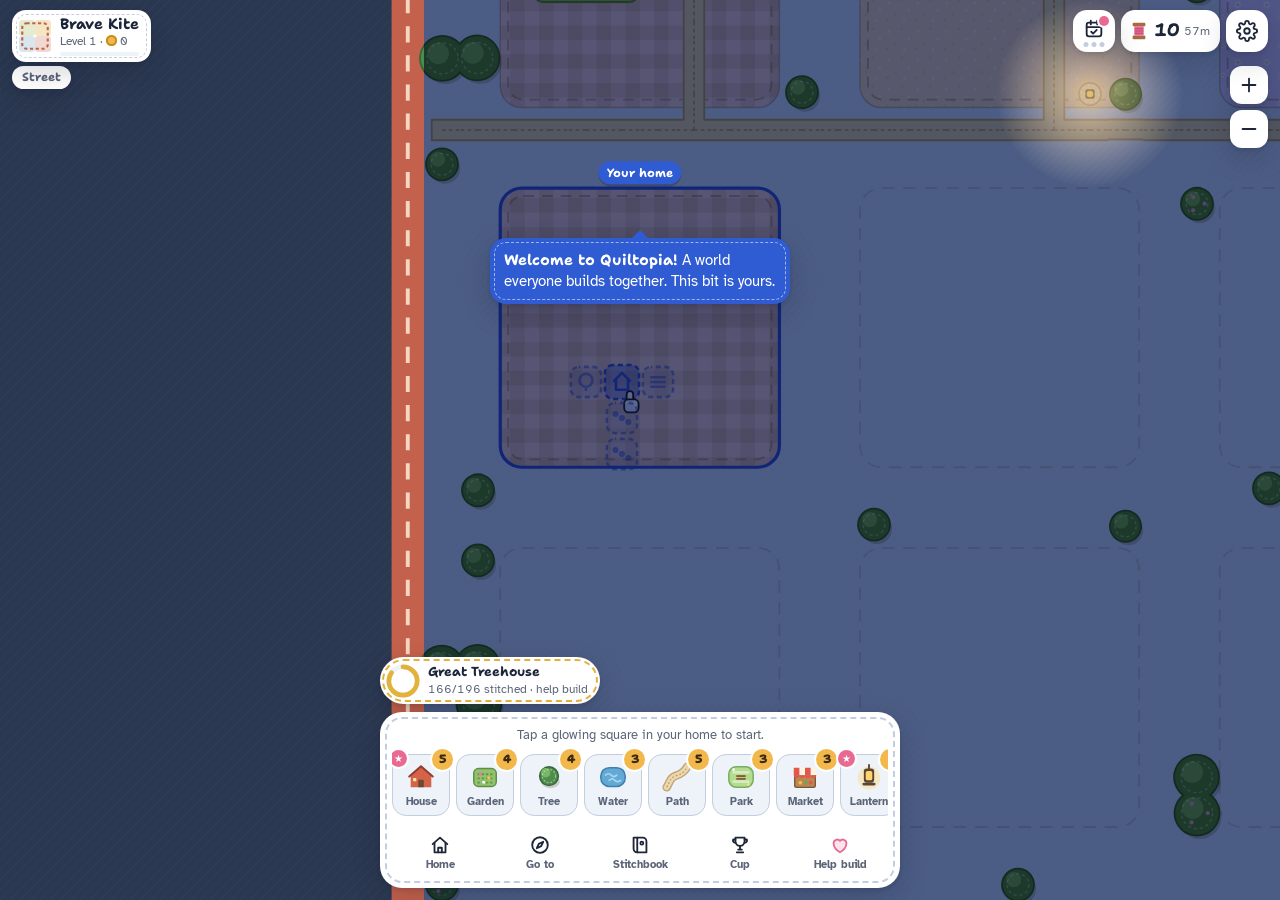
==== index.html @ 1846df07 "saving changes after a few rounds of modifications Co-Authored-By: Claude Opus 5.5 <noreply@anthropi" ====
<!doctype html>
<html lang="en">
<head>
  <meta charset="utf-8">
  <meta name="viewport" content="width=device-width, initial-scale=1, viewport-fit=cover">
  <title>Quiltopia</title>
  <meta name="description" content="A world everyone builds together, a few patches a day, and nobody can wreck.">
  <meta property="og:title" content="Quiltopia">
  <meta property="og:description" content="Add a few patches a day to a world everyone builds together. Help finish the Great Treehouse.">
  <meta property="og:type" content="website">
  <meta name="theme-color" content="#2b3851">
  <link rel="icon" href="data:image/svg+xml,%3Csvg xmlns='http://www.w3.org/2000/svg' viewBox='0 0 32 32'%3E%3Crect width='16' height='16' fill='%23e4ebd0'/%3E%3Crect x='16' width='16' height='16' fill='%23f3e6c4'/%3E%3Crect y='16' width='16' height='16' fill='%23d8e7ee'/%3E%3Crect x='16' y='16' width='16' height='16' fill='%23f0d9d2'/%3E%3Crect x='3' y='3' width='26' height='26' fill='none' stroke='%23c4614c' stroke-width='2' stroke-dasharray='3 2'/%3E%3C/svg%3E">
  <link rel="preconnect" href="https://fonts.googleapis.com">
  <link rel="preconnect" href="https://fonts.gstatic.com" crossorigin>
  <link rel="stylesheet" href="https://fonts.googleapis.com/css2?family=Atkinson+Hyperlegible:wght@400;700&family=Shantell+Sans:wght@500;700;800&display=swap">
  <link rel="stylesheet" href="css/style.css">
</head>
<body>
  <canvas id="world" aria-label="Map of the Quiltopia world. Drag to move around, pinch or scroll to zoom, tap anything to see what it is."></canvas>

  <header class="hud-top">
    <div class="brand" id="brand">
      <svg class="brand-mark" viewBox="0 0 32 32" aria-hidden="true">
        <rect x="1" y="1" width="15" height="15" rx="3" fill="#e4ebd0"/><rect x="16" y="1" width="15" height="15" rx="3" fill="#f3e6c4"/>
        <rect x="1" y="16" width="15" height="15" rx="3" fill="#d8e7ee"/><rect x="16" y="16" width="15" height="15" rx="3" fill="#f0d9d2"/>
        <rect x="4" y="4" width="24" height="24" rx="4" fill="none" stroke="#c4614c" stroke-width="2" stroke-dasharray="3 2.4"/>
      </svg>
      <div class="brand-text">
        <span class="logo">Quiltopia</span>
        <span class="season" id="season-label">Spring Meadow</span>
      </div>
    </div>
    <button class="me-pill" id="me-pill" hidden aria-label="Your profile">
      <svg class="brand-mark" viewBox="0 0 32 32" aria-hidden="true">
        <rect x="1" y="1" width="15" height="15" rx="3" fill="#e4ebd0"/><rect x="16" y="1" width="15" height="15" rx="3" fill="#f3e6c4"/>
        <rect x="1" y="16" width="15" height="15" rx="3" fill="#d8e7ee"/><rect x="16" y="16" width="15" height="15" rx="3" fill="#f0d9d2"/>
        <rect x="4" y="4" width="24" height="24" rx="4" fill="none" stroke="#c4614c" stroke-width="2" stroke-dasharray="3 2.4"/>
      </svg>
      <span class="me-text">
        <b id="me-name"></b>
        <span class="me-meta"><span id="me-level"></span> · <span class="btn-coin" aria-hidden="true"></span><span id="me-buttons"></span></span>
        <span class="xp-bar" aria-hidden="true"><i id="me-xp"></i></span>
      </span>
    </button>
    <div class="hud-actions">
      <button class="icon-btn" id="btn-daily" aria-label="Daily rewards and goals">
        <svg viewBox="0 0 24 24" aria-hidden="true"><rect x="4" y="5" width="16" height="15" rx="2.5"/><path d="M4 10h16M8.5 3v4M15.5 3v4"/><path d="m9 15 2 2 4-4"/></svg>
        <span class="dot" id="daily-dot" hidden></span>
        <span class="goal-pips" id="goal-pips" aria-hidden="true"><i></i><i></i><i></i></span>
      </button>
      <button class="bag-chip" id="btn-bag" aria-label="Your patches">
        <svg viewBox="0 0 24 24" aria-hidden="true"><rect x="5" y="3" width="14" height="4" rx="1.5" fill="#a86a43"/><rect x="5" y="17" width="14" height="4" rx="1.5" fill="#a86a43"/><rect x="7" y="7" width="10" height="10" fill="#e86a92"/><path d="M7 9.5h10M7 12h10M7 14.5h10" stroke="#c14a74" stroke-width="1.2"/></svg>
        <b id="bag-count">0</b>
        <span id="bag-timer"></span>
      </button>
      <button class="icon-btn" id="btn-settings" aria-label="Settings">
        <svg viewBox="0 0 24 24" aria-hidden="true"><circle cx="12" cy="12" r="3"/><path d="M19.4 15a1.7 1.7 0 0 0 .3 1.8l.1.1a2 2 0 1 1-2.8 2.8l-.1-.1a1.7 1.7 0 0 0-1.8-.3 1.7 1.7 0 0 0-1 1.5V21a2 2 0 1 1-4 0v-.1a1.7 1.7 0 0 0-1.1-1.5 1.7 1.7 0 0 0-1.8.3l-.1.1a2 2 0 1 1-2.8-2.8l.1-.1a1.7 1.7 0 0 0 .3-1.8 1.7 1.7 0 0 0-1.5-1H3a2 2 0 1 1 0-4h.1a1.7 1.7 0 0 0 1.5-1.1 1.7 1.7 0 0 0-.3-1.8l-.1-.1a2 2 0 1 1 2.8-2.8l.1.1a1.7 1.7 0 0 0 1.8.3H9a1.7 1.7 0 0 0 1-1.5V3a2 2 0 1 1 4 0v.1a1.7 1.7 0 0 0 1 1.5 1.7 1.7 0 0 0 1.8-.3l.1-.1a2 2 0 1 1 2.8 2.8l-.1.1a1.7 1.7 0 0 0-.3 1.8V9a1.7 1.7 0 0 0 1.5 1H21a2 2 0 1 1 0 4h-.1a1.7 1.7 0 0 0-1.5 1z"/></svg>
      </button>
    </div>
  </header>

  <div class="zoom-pill" id="zoom-pill"></div>
  <div class="zoom-btns">
    <button class="icon-btn" id="zoom-in" aria-label="Zoom in"><svg viewBox="0 0 24 24" aria-hidden="true"><path d="M12 5v14M5 12h14"/></svg></button>
    <button class="icon-btn" id="zoom-out" aria-label="Zoom out"><svg viewBox="0 0 24 24" aria-hidden="true"><path d="M5 12h14"/></svg></button>
  </div>
  <div id="arrows" class="arrows"></div>

  <div class="banner" id="banner" role="status" hidden></div>

  <div class="dock" id="dock">
    <div class="goal-card" id="goal-card" role="status" aria-live="polite" hidden></div>
    <div class="card" id="card" hidden></div>
    <div class="float-row">
      <button class="wonder-card" id="wonder-card" hidden>
        <svg class="ring" viewBox="0 0 36 36" aria-hidden="true">
          <circle cx="18" cy="18" r="15" fill="none" stroke="var(--panel-2)" stroke-width="5"/>
          <circle id="wonder-ring" cx="18" cy="18" r="15" fill="none" stroke="var(--gold)" stroke-width="5" stroke-linecap="round" stroke-dasharray="0 100" transform="rotate(-90 18 18)"/>
        </svg>
        <span class="wonder-text"><b id="wonder-name">Great Treehouse</b><small id="wonder-sub"></small></span>
      </button>
      <div class="basting" id="basting" hidden>
        <span id="basting-text"></span>
        <button class="btn small" id="btn-undo">Undo</button>
      </div>
    </div>

    <div class="dock-panel">
      <div id="dock-browse">
        <p class="dock-hint" id="dock-hint"></p>
        <div class="tray" id="tray" role="toolbar" aria-label="Your patches"></div>
        <div class="nav-row">
          <button class="nav-btn" id="btn-home">
            <svg viewBox="0 0 24 24" aria-hidden="true"><path d="M4 11 12 4l8 7"/><path d="M6 10v10h12V10"/><path d="M10 20v-5h4v5"/></svg>
            <span>Home</span>
          </button>
          <button class="nav-btn" id="btn-goto">
            <svg viewBox="0 0 24 24" aria-hidden="true"><circle cx="12" cy="12" r="8.5"/><path d="m15.5 8.5-2.2 4.8-4.8 2.2 2.2-4.8z"/></svg>
            <span>Go to</span>
          </button>
          <button class="nav-btn" id="btn-book">
            <svg viewBox="0 0 24 24" aria-hidden="true"><path d="M5 4h10a4 4 0 0 1 4 4v12H9a4 4 0 0 1-4-4z"/><path d="M9 4v16"/><circle cx="14" cy="10" r="1.6"/></svg>
            <span>Stitchbook</span>
          </button>
          <button class="nav-btn" id="btn-cup">
            <svg viewBox="0 0 24 24" aria-hidden="true"><path d="M7 4h10v4a5 5 0 0 1-10 0V4z"/><path d="M7 6H4.5a2.5 2.5 0 0 0 2.6 3.5M17 6h2.5a2.5 2.5 0 0 1-2.6 3.5M12 13v4M8.5 20h7M10 17h4"/></svg>
            <span>Cup</span>
          </button>
          <button class="nav-btn help" id="btn-help-build">
            <svg viewBox="0 0 24 24" aria-hidden="true"><path d="M12 20s-7-4.4-7-10a4 4 0 0 1 7-2.6A4 4 0 0 1 19 10c0 5.6-7 10-7 10z"/></svg>
            <span>Help build</span>
          </button>
        </div>
      </div>

      <div id="dock-place" hidden>
        <div class="place-head">
          <span class="place-icon" id="place-icon"></span>
          <div class="place-text"><b id="place-title"></b><small id="place-sub"></small></div>
          <button class="btn small" id="btn-done">Done</button>
        </div>
        <p class="place-hint" id="place-hint"></p>
        <button class="btn primary wide" id="btn-confirm" disabled>Stitch it here</button>
      </div>
    </div>
  </div>

  <div class="coach" id="coach" hidden role="status" aria-live="polite"></div>
  <div class="magnifier" id="magnifier" hidden><canvas id="magnifier-canvas"></canvas></div>
  <div class="timelapse" id="timelapse" hidden></div>

  <div class="sheet-wrap" id="sheet-wrap" hidden>
    <div class="sheet" id="sheet" role="dialog" aria-modal="true" aria-labelledby="sheet-title"></div>
  </div>
  <div class="toast" id="toast" role="status" aria-live="polite"></div>
  <div class="loading" id="loading"><span>Unrolling the quilt…</span></div>

  <script src="js/config.js"></script>
  <script src="js/rules.js"></script>
  <script src="js/stitchlings.js"></script>
  <script src="js/seed.js"></script>
  <script src="js/local-server.js"></script>
  <script src="js/supabase-server.js"></script>
  <script src="js/render.js"></script>
  <script src="js/input.js"></script>
  <script src="js/app.js"></script>
  <script src="js/ui-sheets.js"></script>
  <script src="js/ui-progress.js"></script>
  <script src="js/ui-social.js"></script>
  <script src="js/onboarding.js"></script>
  <script src="js/timelapse.js"></script>
</body>
</html>
---- css/style.css ----
/* Layout: the quilt fills the screen; controls float on it as stitched fabric labels, with
   everything you do often in a dock at the bottom, within thumb reach. */
:root {
  --table: #2b3851;        /* the denim the quilt lies on */
  --panel: #ffffff;
  --panel-2: #eef2f9;
  --ink: #1d2639;
  --muted: #5b6578;
  --stitch: #c3cde0;
  --accent: #2f5bd3;       /* denim blue: primary actions, your home */
  --accent-ink: #ffffff;
  --thread: #f2b84b;       /* marigold thread: your patches, glowing spots, Buttons */
  --gold: #e3b23c;         /* Wonders */
  --pink: #e86a92;         /* surprises, gifts, kindness */
  --coin-ink: #8a5a00;     /* Buttons written as text */
  --good: #24804f;
  --bad: #cf3f4c;
  --shadow: 0 2px 4px rgb(16 24 40 / 0.12), 0 10px 28px rgb(16 24 40 / 0.18);
  --font-display: "Shantell Sans", "Comic Sans MS", system-ui, sans-serif;
  --font-body: "Atkinson Hyperlegible", system-ui, -apple-system, "Segoe UI", sans-serif;
  color-scheme: light;
}

@media (prefers-color-scheme: dark) {
  :root:not([data-theme="light"]) {
    --panel: #1b2335;
    --panel-2: #263149;
    --ink: #eef2fa;
    --muted: #a6b0c4;
    --stitch: #3c4a68;
    --accent: #7d9cff;
    --accent-ink: #0c1322;
    --good: #4ec285;
    --bad: #ff7a85;
    --coin-ink: #ffd56b;
    --shadow: 0 2px 4px rgb(0 0 0 / 0.3), 0 12px 30px rgb(0 0 0 / 0.45);
    color-scheme: dark;
  }
}

:root[data-theme="dark"] {
  --panel: #1b2335;
  --panel-2: #263149;
  --ink: #eef2fa;
  --muted: #a6b0c4;
  --stitch: #3c4a68;
  --accent: #7d9cff;
  --accent-ink: #0c1322;
  --good: #4ec285;
  --bad: #ff7a85;
  --coin-ink: #ffd56b;
  --shadow: 0 2px 4px rgb(0 0 0 / 0.3), 0 12px 30px rgb(0 0 0 / 0.45);
  color-scheme: dark;
}

* { box-sizing: border-box; }
html, body {
  margin: 0;
  height: 100%;
  overflow: hidden;
  background: var(--table);
  color: var(--ink);
  font-family: var(--font-body);
  line-height: 1.4;
  -webkit-tap-highlight-color: transparent;
  overscroll-behavior: none;
}
button { font: inherit; color: inherit; }
[hidden] { display: none !important; }
h2, h3 { font-family: var(--font-display); font-weight: 800; letter-spacing: -0.01em; text-wrap: balance; margin: 0; }
h2 { font-size: 24px; line-height: 1.15; }
h3 { font-size: 16px; }
p { margin: 0; }
:focus-visible { outline: 3px solid var(--thread); outline-offset: 2px; }

#world {
  position: fixed;
  inset: 0;
  width: 100%;
  height: 100%;
  display: block;
  touch-action: none;
  cursor: grab;
}
#world:active { cursor: grabbing; }
body.placing #world { cursor: crosshair; }

/* Stitched fabric look shared by every floating surface. */
.brand, .me-pill, .icon-btn, .bag-chip, .zoom-pill, .dock-panel, .wonder-card, .basting, .banner, .toast, .sheet, .card {
  background: var(--panel);
  box-shadow: var(--shadow);
}

/* ---------- Top bar ---------- */
.hud-top {
  position: fixed;
  top: calc(10px + env(safe-area-inset-top, 0px));
  left: 12px;
  right: 12px;
  display: flex;
  justify-content: space-between;
  align-items: flex-start;
  gap: 8px;
  pointer-events: none;
  z-index: 5;
}
.hud-top > * { pointer-events: auto; }
.brand, .me-pill {
  display: flex;
  align-items: center;
  gap: 8px;
  padding: 6px 12px 6px 6px;
  border-radius: 14px;
  outline: 1.5px dashed var(--stitch);
  outline-offset: -5px;
  min-width: 0;
}
.me-pill { border: 0; cursor: pointer; text-align: left; max-width: 58vw; }
.brand-mark { width: 34px; height: 34px; flex-shrink: 0; }
.brand-text, .me-text { display: flex; flex-direction: column; min-width: 0; }
.logo { font-family: var(--font-display); font-weight: 800; font-size: 19px; line-height: 1.05; }
.season { font-size: 12px; color: var(--muted); white-space: nowrap; overflow: hidden; text-overflow: ellipsis; }
.me-text b { font-family: var(--font-display); font-size: 15px; line-height: 1.1; white-space: nowrap; overflow: hidden; text-overflow: ellipsis; }
.me-meta { font-size: 12px; color: var(--muted); display: flex; align-items: center; gap: 3px; white-space: nowrap; font-variant-numeric: tabular-nums; }
.btn-coin { width: 11px; height: 11px; border-radius: 50%; background: var(--thread); box-shadow: inset 0 0 0 2px #c98b1c; display: inline-block; }
.xp-bar { display: block; height: 4px; margin-top: 3px; border-radius: 99px; background: var(--panel-2); overflow: hidden; }
.xp-bar i { display: block; height: 100%; background: var(--accent); border-radius: 99px; transition: width 0.4s ease; }
.me-pill.gain { animation: pill-gain 0.6s ease; }
.me-pill.gain .xp-bar i { animation: xp-flash 0.9s ease; }
@keyframes pill-gain { 35% { transform: scale(1.07); } }
@keyframes xp-flash { 30% { filter: brightness(1.7) saturate(1.3); } }
.hud-actions { display: flex; gap: 6px; align-items: center; flex-shrink: 0; }

.icon-btn {
  position: relative;
  width: 42px;
  height: 42px;
  border: 0;
  border-radius: 14px;
  display: grid;
  place-items: center;
  cursor: pointer;
}
.icon-btn svg { width: 22px; height: 22px; fill: none; stroke: currentColor; stroke-width: 2; stroke-linecap: round; stroke-linejoin: round; }
.dot { position: absolute; top: 6px; right: 6px; width: 10px; height: 10px; border-radius: 50%; background: var(--pink); box-shadow: 0 0 0 2px var(--panel); }
.bag-chip {
  display: flex;
  align-items: center;
  gap: 4px;
  height: 42px;
  padding: 0 10px 0 7px;
  border: 0;
  border-radius: 14px;
  cursor: pointer;
  font-variant-numeric: tabular-nums;
}
.bag-chip svg { width: 22px; height: 22px; }
.bag-chip b { font-family: var(--font-display); font-size: 18px; }
.bag-chip span { font-size: 12px; color: var(--muted); }

.zoom-pill {
  position: fixed;
  top: calc(66px + env(safe-area-inset-top, 0px));
  left: 12px;
  padding: 3px 10px;
  border-radius: 99px;
  font-family: var(--font-display);
  font-size: 12px;
  font-weight: 700;
  color: var(--muted);
  z-index: 4;
  pointer-events: none;
}
.zoom-btns {
  position: fixed;
  right: 12px;
  top: calc(66px + env(safe-area-inset-top, 0px));
  display: flex;
  flex-direction: column;
  gap: 6px;
  z-index: 4;
}
.zoom-btns .icon-btn { width: 38px; height: 38px; border-radius: 12px; }

.banner {
  position: fixed;
  top: calc(64px + env(safe-area-inset-top, 0px));
  left: 50%;
  transform: translateX(-50%);
  width: max-content;
  max-width: calc(100vw - 32px);
  display: flex;
  align-items: center;
  gap: 10px;
  padding: 10px 12px 10px 16px;
  border-radius: 16px;
  outline: 2px dashed var(--gold);
  outline-offset: -6px;
  font-family: var(--font-display);
  font-weight: 700;
  z-index: 6;
  animation: drop 0.35s ease;
}
@keyframes drop { from { transform: translate(-50%, -16px); opacity: 0; } }

.arrows { position: fixed; inset: 0; pointer-events: none; z-index: 4; }
.friend-arrow {
  position: absolute;
  transform: translate(-50%, -50%);
  display: flex;
  flex-direction: column;
  align-items: center;
  gap: 1px;
  padding: 4px 6px;
  border: 0;
  border-radius: 12px;
  background: var(--accent);
  color: var(--accent-ink);
  box-shadow: var(--shadow);
  pointer-events: auto;
  cursor: pointer;
}
.friend-arrow span { font-size: 16px; line-height: 1; display: block; }
.friend-arrow small { font-size: 10px; font-weight: 700; }

/* ---------- Dock ---------- */
.dock {
  position: fixed;
  left: 0;
  right: 0;
  bottom: 0;
  padding: 0 12px calc(12px + env(safe-area-inset-bottom, 0px));
  display: flex;
  flex-direction: column;
  align-items: center;
  gap: 8px;
  pointer-events: none;
  z-index: 5;
}
.dock > * { pointer-events: auto; width: 100%; max-width: 520px; }
.float-row { display: flex; justify-content: space-between; align-items: flex-end; gap: 8px; pointer-events: none; }
.float-row > * { pointer-events: auto; }
.dock-panel { border-radius: 22px; padding: 12px 12px 10px; outline: 2px dashed var(--stitch); outline-offset: -7px; }
.dock-hint { font-size: 13px; color: var(--muted); text-align: center; margin: 2px 0 8px; min-height: 18px; }
.dock-hint b { color: var(--ink); }

/* The patch tray scrolls sideways when you hold more kinds than fit. */
.tray {
  display: flex;
  gap: 6px;
  overflow-x: auto;
  padding: 8px 2px 4px;
  margin-top: -6px;
  scroll-snap-type: x proximity;
  scrollbar-width: none;
}
.tray::-webkit-scrollbar { display: none; }
.chip {
  position: relative;
  flex: 0 0 auto;
  width: 58px;
  display: flex;
  flex-direction: column;
  align-items: center;
  gap: 2px;
  padding: 7px 2px 5px;
  border: 1.5px solid var(--stitch);
  border-radius: 14px;
  background: var(--panel-2);
  cursor: pointer;
  scroll-snap-align: start;
  transition: transform 0.1s ease;
}
.chip:active { transform: scale(0.94); }
.chip svg { width: 30px; height: 30px; }
.chip .chip-name { font-size: 11px; font-weight: 700; color: var(--muted); max-width: 100%; overflow: hidden; text-overflow: ellipsis; white-space: nowrap; }
.chip .count {
  position: absolute;
  top: -6px;
  right: -4px;
  min-width: 21px;
  height: 21px;
  padding: 0 5px;
  border-radius: 99px;
  background: var(--thread);
  color: #3a2a12;
  font-family: var(--font-display);
  font-weight: 800;
  font-size: 12px;
  line-height: 21px;
  text-align: center;
  box-shadow: 0 0 0 2px var(--panel);
}
.chip .badge {
  position: absolute;
  top: -5px;
  left: -3px;
  width: 17px;
  height: 17px;
  border-radius: 50%;
  background: var(--pink);
  color: #fff;
  font-size: 10px;
  line-height: 17px;
  text-align: center;
  box-shadow: 0 0 0 2px var(--panel);
}
.chip.keepsake { border-color: var(--gold); }
/* Patches your Stitchlings are wishing for. */
.chip.wished { border-color: var(--pink); box-shadow: 0 0 0 3px rgba(232, 106, 146, 0.18); }
.chip .wish-badge { display: grid; place-items: center; animation: wish-bob 2.4s ease-in-out infinite; }
.chip .wish-badge svg { width: 11px; height: 11px; fill: #fff; }
@keyframes wish-bob { 50% { transform: translateY(-2px); } }
.chip.empty { opacity: 0.45; }
.chip.empty .count { background: var(--panel-2); color: var(--muted); }

.nav-row { display: grid; grid-template-columns: repeat(5, 1fr); gap: 4px; margin-top: 8px; }
.nav-btn {
  display: flex;
  flex-direction: column;
  align-items: center;
  gap: 1px;
  padding: 6px 0;
  border: 0;
  border-radius: 12px;
  background: transparent;
  cursor: pointer;
  font-size: 11px;
  font-weight: 700;
  color: var(--muted);
  min-width: 0;
}
.nav-btn span { max-width: 100%; overflow: hidden; text-overflow: ellipsis; white-space: nowrap; }
.nav-btn svg { width: 22px; height: 22px; fill: none; stroke: var(--ink); stroke-width: 2; stroke-linecap: round; stroke-linejoin: round; }
.nav-btn:disabled { opacity: 0.4; cursor: default; }
.nav-btn.help svg { stroke: var(--pink); fill: rgb(232 106 146 / 0.18); }

.place-head { display: flex; align-items: center; gap: 10px; }
.place-icon svg { width: 38px; height: 38px; display: block; }
.place-text { flex: 1; min-width: 0; display: flex; flex-direction: column; }
.place-text b { font-family: var(--font-display); font-size: 17px; }
.place-text small { color: var(--muted); font-size: 13px; }
.place-hint { font-size: 13px; color: var(--muted); margin: 8px 0 10px; min-height: 18px; }
.place-hint.bad { color: var(--bad); font-weight: 700; }

.wonder-card {
  display: flex;
  align-items: center;
  gap: 8px;
  padding: 6px 12px 6px 6px;
  border: 0;
  border-radius: 99px;
  cursor: pointer;
  text-align: left;
  outline: 2px dashed var(--gold);
  outline-offset: -4px;
  min-width: 0;
  max-width: 64%;
}
.wonder-card .ring { width: 34px; height: 34px; flex-shrink: 0; }
.wonder-text { display: flex; flex-direction: column; min-width: 0; }
.wonder-text b { font-family: var(--font-display); font-size: 13px; white-space: nowrap; overflow: hidden; text-overflow: ellipsis; }
.wonder-text small { font-size: 12px; color: var(--muted); font-variant-numeric: tabular-nums; white-space: nowrap; overflow: hidden; text-overflow: ellipsis; }

.basting {
  display: flex;
  align-items: center;
  gap: 8px;
  padding: 6px 6px 6px 14px;
  border-radius: 99px;
  font-size: 13px;
  font-weight: 700;
  margin-left: auto;
  font-variant-numeric: tabular-nums;
}

/* A quick card above the dock, for anything you tap on the map. */
.card {
  border-radius: 18px;
  padding: 12px;
  outline: 1.5px dashed var(--stitch);
  outline-offset: -6px;
  display: flex;
  flex-direction: column;
  gap: 8px;
  animation: rise 0.18s ease;
}
.card-row { display: flex; align-items: center; gap: 10px; }
.card-row svg { flex-shrink: 0; }
.grow { flex: 1; min-width: 0; display: flex; flex-direction: column; }
.grow small { color: var(--muted); font-size: 13px; }
.card-actions { display: flex; flex-wrap: wrap; gap: 6px; justify-content: flex-end; }
.card-tip { font-size: 13px; padding: 6px 10px; border-radius: 10px; background: var(--panel-2); }
.new-badge { display: inline-block; margin: 2px 0; padding: 1px 8px; border-radius: 99px; background: var(--pink); color: #fff; font-size: 11px; font-weight: 700; align-self: flex-start; }
.needs { display: flex; flex-wrap: wrap; gap: 6px; }
.need { padding: 2px 9px; border-radius: 99px; font-size: 12px; font-weight: 700; background: var(--panel-2); color: var(--muted); }
.need.ok { background: rgb(232 106 146 / 0.16); color: var(--pink); }
canvas.portrait { width: 56px; height: 56px; flex-shrink: 0; }

/* Coach bubbles during the first visit. */
.coach {
  position: fixed;
  z-index: 8;
  max-width: min(300px, calc(100vw - 20px));
  padding: 12px 14px;
  border-radius: 16px;
  background: var(--accent);
  color: var(--accent-ink);
  box-shadow: var(--shadow);
  font-size: 15px;
  display: flex;
  flex-direction: column;
  gap: 8px;
  outline: 1.5px dashed rgb(255 255 255 / 0.55);
  outline-offset: -5px;
  animation: pop 0.25s ease;
  pointer-events: auto;
}
.coach p b { font-family: var(--font-display); }
.coach::after {
  content: "";
  position: absolute;
  left: calc(var(--arrow-x, 50%) - 9px);
  bottom: -8px;
  border: 9px solid transparent;
  border-bottom: 0;
  border-top-color: var(--accent);
}
.coach.below::after { bottom: auto; top: -8px; border-top: 0; border-bottom: 9px solid var(--accent); }
.coach .btn { align-self: flex-end; background: var(--accent-ink); color: var(--accent); }
@keyframes pop { from { transform: scale(0.9); opacity: 0; } }

/* ---------- Buttons ---------- */
.btn {
  display: inline-flex;
  align-items: center;
  justify-content: center;
  gap: 6px;
  padding: 11px 18px;
  border-radius: 14px;
  border: 1.5px solid var(--stitch);
  background: var(--panel-2);
  font-weight: 700;
  cursor: pointer;
  text-decoration: none;
  text-align: center;
}
.btn.small { padding: 6px 12px; border-radius: 99px; font-size: 13px; }
.btn.primary {
  background: var(--accent);
  border-color: transparent;
  color: var(--accent-ink);
  font-family: var(--font-display);
  font-size: 17px;
  outline: 1.5px dashed rgb(255 255 255 / 0.55);
  outline-offset: -5px;
}
.btn.small.primary { font-size: 13px; }
.btn.gold { background: var(--gold); border-color: transparent; color: #3a2a12; font-family: var(--font-display); }
.btn.wide { width: 100%; }
.btn:disabled { opacity: 0.45; cursor: default; }
.btn.danger { color: var(--bad); }
.link { border: 0; background: none; padding: 0; color: var(--accent); font-weight: 700; cursor: pointer; text-decoration: underline; text-underline-offset: 3px; }

/* ---------- Magnifier and time-lapse ---------- */
.magnifier {
  position: fixed;
  width: 124px;
  height: 124px;
  border-radius: 50%;
  overflow: hidden;
  border: 4px solid #fff;
  box-shadow: 0 0 0 2px var(--gold), var(--shadow);
  pointer-events: none;
  z-index: 7;
}
.magnifier canvas { width: 100%; height: 100%; display: block; }
.timelapse { position: fixed; left: 12px; right: 12px; bottom: calc(14px + env(safe-area-inset-bottom, 0px)); z-index: 9; display: flex; justify-content: center; }
.tl-bar {
  width: 100%;
  max-width: 520px;
  display: flex;
  flex-wrap: wrap;
  align-items: center;
  gap: 8px 10px;
  padding: 12px 14px;
  border-radius: 18px;
  background: var(--panel);
  box-shadow: var(--shadow);
  font-family: var(--font-display);
}
.tl-bar .progress { flex: 1 1 140px; }
body.timelapse .hud-top, body.timelapse .dock, body.timelapse .zoom-pill, body.timelapse .zoom-btns, body.timelapse .arrows { display: none; }

/* ---------- Sheets ---------- */
.sheet-wrap {
  position: fixed;
  inset: 0;
  z-index: 10;
  display: flex;
  align-items: flex-end;
  justify-content: center;
  background: rgb(12 18 32 / 0.45);
  padding: 0 8px;
}
.sheet {
  width: 100%;
  max-width: 480px;
  max-height: calc(100dvh - 40px);
  overflow: auto;
  border-radius: 24px 24px 0 0;
  padding: 22px 18px calc(20px + env(safe-area-inset-bottom, 0px));
  outline: 2px dashed var(--stitch);
  outline-offset: -8px;
  display: flex;
  flex-direction: column;
  gap: 14px;
  animation: rise 0.22s ease;
  position: relative;
}
@keyframes rise { from { transform: translateY(30px); opacity: 0; } }
@media (min-width: 720px) {
  .sheet-wrap { align-items: center; }
  .sheet { border-radius: 24px; padding-bottom: 22px; }
}
.sheet-x {
  position: absolute;
  top: 12px;
  right: 12px;
  width: 38px;
  height: 38px;
  border: 0;
  border-radius: 12px;
  background: transparent;
  font-size: 26px;
  line-height: 1;
  color: var(--muted);
  cursor: pointer;
}
.sheet h2 { padding-right: 36px; }
.muted { color: var(--muted); }
.small { font-size: 13px; }
.row { display: flex; gap: 8px; }
.row > * { flex: 1; }
.row.wrap { flex-wrap: wrap; }
.row.wrap > * { flex: 1 1 auto; }
.center-row { align-items: center; flex: none; }
.center-row > .grow, .center-row > .sheet-icon { flex: none; }
.center-row > .grow { flex: 1; }
.stack { display: flex; flex-direction: column; gap: 8px; }
.eyebrow { font-size: 12px; font-weight: 700; letter-spacing: 0.08em; text-transform: uppercase; color: var(--muted); }
.callout { padding: 10px 12px; border-radius: 12px; background: var(--panel-2); font-size: 14px; }
.callout svg { vertical-align: -4px; }

/* The Quiltopia Club: gold for members, quiet everywhere else. */
.club-badge {
  display: inline-block;
  vertical-align: 3px;
  padding: 2px 8px;
  border-radius: 99px;
  background: linear-gradient(180deg, #f7da7a, #e3b23c);
  color: #5a3d00;
  font-family: var(--font-body);
  font-size: 12px;
  font-weight: 700;
  letter-spacing: 0.02em;
}
.club-star-inline { color: #d9a514; }
.club-card {
  display: flex;
  align-items: center;
  gap: 12px;
  width: 100%;
  padding: 10px 12px;
  border-radius: 14px;
  border: 1.5px dashed #e3b23c;
  background: var(--panel-2);
  color: inherit;
  font: inherit;
  text-align: left;
  cursor: pointer;
}
.club-card.member { border-style: solid; background: linear-gradient(180deg, rgba(247, 218, 122, 0.22), rgba(227, 178, 60, 0.12)); }
.club-star { flex: none; width: 40px; height: 40px; border-radius: 50%; display: grid; place-items: center; background: linear-gradient(180deg, #f7da7a, #e3b23c); color: #5a3d00; font-size: 20px; }
.club-price { font-size: 16px; }
.club-perks { margin: 0; padding: 0; list-style: none; display: flex; flex-direction: column; gap: 8px; }
.club-perks li { display: flex; align-items: center; gap: 12px; padding: 8px 10px; border-radius: 14px; background: var(--panel-2); }
.club-perks canvas.fabric { width: 40px; height: 40px; flex: none; }
.demo-note { padding: 8px 12px; border-radius: 12px; border: 1.5px dashed var(--thread); font-size: 13px; color: var(--muted); }
.section-label { font-family: var(--font-display); font-weight: 700; font-size: 14px; color: var(--muted); margin-top: 4px; }

.facts { margin: 0; padding: 0; list-style: none; display: flex; flex-direction: column; gap: 8px; }
.facts li { display: grid; grid-template-columns: 30px 1fr; gap: 10px; align-items: center; font-size: 15px; }
.facts svg { width: 30px; height: 30px; }

.choices { display: grid; grid-template-columns: repeat(2, minmax(0, 1fr)); gap: 8px; }
.choice {
  padding: 12px 10px;
  border-radius: 14px;
  border: 1.5px solid var(--stitch);
  background: var(--panel-2);
  font-family: var(--font-display);
  font-weight: 700;
  font-size: 15px;
  cursor: pointer;
  text-align: center;
}
.choice[aria-pressed="true"] { border-color: var(--accent); background: var(--accent); color: var(--accent-ink); }

.search {
  width: 100%;
  padding: 11px 14px;
  border-radius: 14px;
  border: 1.5px solid var(--stitch);
  background: var(--panel-2);
  color: var(--ink);
  font: inherit;
}
.list { margin: 0; padding: 0; list-style: none; display: flex; flex-direction: column; gap: 6px; }
.list-item {
  display: flex;
  align-items: center;
  gap: 10px;
  width: 100%;
  padding: 10px 12px;
  border-radius: 14px;
  border: 1.5px solid var(--stitch);
  background: var(--panel-2);
  cursor: pointer;
  text-align: left;
}
div.list-item { cursor: default; }
.list-item .grow b { overflow: hidden; text-overflow: ellipsis; white-space: nowrap; }
.list-item svg { width: 26px; height: 26px; flex-shrink: 0; }
.list-item canvas.portrait { width: 34px; height: 34px; }
.list-item canvas.fabric { width: 46px; height: 46px; flex-shrink: 0; }

/* Quilt fabrics to choose from: little swatches of each one. */
.swatches { display: grid; grid-template-columns: repeat(3, minmax(0, 1fr)); gap: 8px; }
.swatch {
  display: flex;
  flex-direction: column;
  align-items: center;
  gap: 4px;
  padding: 7px 4px 8px;
  border: 1.5px solid var(--stitch);
  border-radius: 14px;
  background: var(--panel-2);
  color: inherit;
  font: inherit;
  cursor: pointer;
  min-width: 0;
}
.swatch canvas { width: 100%; max-width: 60px; aspect-ratio: 1; }
.swatch span { font-size: 11px; font-weight: 700; line-height: 1.2; text-align: center; overflow-wrap: anywhere; }
.swatch small { font-size: 10px; color: var(--muted); }
.swatch[aria-checked="true"] { border-color: var(--accent); box-shadow: 0 0 0 2px var(--accent); }
.swatch:disabled { opacity: 0.5; cursor: default; }
.list-item.suggested { border-color: var(--accent); }
.list-scroll { max-height: 38dvh; overflow: auto; padding-right: 2px; }

.progress { height: 12px; border-radius: 99px; background: var(--panel-2); overflow: hidden; outline: 1px solid var(--stitch); }
.progress i { display: block; height: 100%; background: repeating-linear-gradient(45deg, var(--gold) 0 8px, #efc65a 8px 16px); border-radius: 99px; }
.progress.xp i { background: var(--accent); }
.progress.mini { height: 6px; margin-top: 4px; outline: 0; }
.progress.mini i { background: var(--good); }
.stat-row { display: grid; grid-template-columns: repeat(3, 1fr); gap: 6px; text-align: center; }
.stat-row b { display: block; font-family: var(--font-display); font-size: 21px; font-variant-numeric: tabular-nums; }
.stat-row span { font-size: 12px; color: var(--muted); }

.reveal { display: flex; flex-wrap: wrap; gap: 8px; justify-content: center; }
.reveal-card {
  width: 84px;
  padding: 10px 6px 8px;
  border-radius: 16px;
  background: var(--panel-2);
  border: 1.5px dashed var(--stitch);
  display: flex;
  flex-direction: column;
  align-items: center;
  gap: 4px;
  font-size: 12px;
  font-weight: 700;
  animation: flip 0.5s ease both;
}
.reveal-card svg { width: 40px; height: 40px; }
.reveal-card.surprise { border-color: var(--pink); }
.reveal-card .tag { font-size: 10px; letter-spacing: 0.06em; text-transform: uppercase; color: var(--pink); }
.reveal-card.pick .tag { color: var(--accent); }
@keyframes flip { from { transform: rotateY(90deg) scale(0.8); opacity: 0; } }
.reward-big { display: grid; place-items: center; padding: 6px; }
.reward-big svg, .reward-big canvas { width: 72px; height: 72px; animation: pop 0.5s ease; }

.podium { display: grid; grid-template-columns: 1fr 1.15fr 1fr; gap: 6px; align-items: end; text-align: center; }
.podium > div { border-radius: 14px 14px 6px 6px; padding: 10px 4px; background: var(--panel-2); border: 1.5px solid var(--stitch); min-width: 0; }
.podium .medal { font-family: var(--font-display); font-weight: 800; font-size: 13px; }
.podium b { display: block; font-family: var(--font-display); font-size: 15px; overflow: hidden; text-overflow: ellipsis; white-space: nowrap; }
.podium small { color: var(--muted); font-size: 12px; font-variant-numeric: tabular-nums; }
.podium .gold-place { padding-top: 22px; border-color: var(--gold); }
.podium .silver-place { padding-top: 14px; }

.names { display: flex; flex-wrap: wrap; gap: 6px; }
.names span { padding: 4px 10px; border-radius: 99px; background: var(--panel-2); border: 1px dashed var(--stitch); font-size: 13px; }
.names span.me { border-color: var(--accent); color: var(--accent); font-weight: 700; }
/* The plaque's postcard: the very picture that gets shared, small enough to leave room for the names. */
.postcard {
  display: block;
  width: 100%;
  max-width: min(100%, 40vh);
  height: auto;
  aspect-ratio: 4 / 5;
  margin: 2px auto 0;
  border-radius: 14px;
  background: #f8efdc;
  box-shadow: var(--shadow);
}
.postcard-hint { margin: -4px 0 0; text-align: center; }
/* On the plaque: the next Wonder to work on, one tap away. */
.up-next {
  display: flex;
  align-items: center;
  gap: 12px;
  padding: 10px 12px;
  border-radius: 16px;
  background: var(--panel-2);
  border: 2px dashed var(--gold);
}
.up-next canvas.bp-preview { width: 52px; height: 52px; border-radius: 10px; background: var(--panel); }
.up-next .grow { display: flex; flex-direction: column; min-width: 0; }
.up-next small:first-child { font-size: 11px; font-weight: 700; letter-spacing: 0.08em; text-transform: uppercase; color: var(--muted); }
.up-next b { font-family: var(--font-display); font-size: 16px; }
.up-next small:last-child { font-size: 12.5px; color: var(--muted); }

.setting { display: flex; justify-content: space-between; align-items: center; gap: 12px; padding: 10px 0; border-bottom: 1px dashed var(--stitch); }
.setting:last-child { border-bottom: 0; }
.setting small { display: block; color: var(--muted); font-size: 13px; }
.setting input[type="checkbox"] { width: 22px; height: 22px; accent-color: var(--accent); flex-shrink: 0; }
.seg, .tabs { display: flex; gap: 4px; padding: 3px; border-radius: 12px; background: var(--panel-2); flex-shrink: 0; }
.seg.wrap { flex-wrap: wrap; }
.seg button, .tabs button { border: 0; background: transparent; padding: 6px 10px; border-radius: 9px; font-size: 13px; font-weight: 700; color: var(--muted); cursor: pointer; flex: 1 1 auto; }
.seg button[aria-checked="true"], .tabs button[aria-selected="true"] { background: var(--panel); color: var(--ink); box-shadow: var(--shadow); }
.seg button:disabled { opacity: 0.5; cursor: default; }
.metrics { display: grid; grid-template-columns: 1fr auto; gap: 4px 12px; font-size: 14px; }
.metrics span:nth-child(even) { font-variant-numeric: tabular-nums; font-weight: 700; text-align: right; }

.report-item { padding: 10px 12px; border-radius: 14px; border: 1.5px solid var(--stitch); background: var(--panel-2); display: flex; flex-direction: column; gap: 8px; }

/* Stitchbook */
.book-grid { display: grid; grid-template-columns: repeat(auto-fill, minmax(96px, 1fr)); gap: 8px; }
.book-card {
  display: flex;
  flex-direction: column;
  align-items: center;
  gap: 2px;
  padding: 8px 6px 10px;
  border-radius: 14px;
  background: var(--panel-2);
  border: 1.5px solid var(--stitch);
  text-align: center;
  min-width: 0;
}
.book-card canvas.portrait { width: 64px; height: 64px; }
.book-card b { font-family: var(--font-display); font-size: 13px; }
.book-card small { font-size: 11px; color: var(--muted); }
.book-card.unknown { border-style: dashed; }

/* Profile and levels */
.level-card { display: flex; align-items: center; gap: 12px; padding: 12px; border-radius: 16px; background: var(--panel-2); }
.level-num {
  width: 52px;
  height: 52px;
  border-radius: 50%;
  display: grid;
  place-items: center;
  background: var(--accent);
  color: var(--accent-ink);
  font-family: var(--font-display);
  font-weight: 800;
  font-size: 24px;
  outline: 2px dashed rgb(255 255 255 / 0.6);
  outline-offset: -5px;
  flex-shrink: 0;
}

/* Daily calendar and goals */
.calendar { display: grid; grid-template-columns: repeat(7, minmax(0, 1fr)); gap: 4px; }
.cal-day {
  display: flex;
  flex-direction: column;
  align-items: center;
  gap: 2px;
  padding: 6px 2px;
  border-radius: 12px;
  background: var(--panel-2);
  border: 1.5px solid var(--stitch);
  font-size: 11px;
  min-width: 0;
}
.cal-day small { font-size: 10px; color: var(--muted); }
.cal-day b { font-family: var(--font-display); font-size: 12px; min-height: 16px; }
.cal-glyph { font-size: 20px; line-height: 24px; color: var(--pink); }
.cal-day.done { opacity: 0.55; }
.cal-day.done::after { content: "✓"; font-weight: 800; color: var(--good); font-size: 12px; }
.cal-day.today { border-color: var(--gold); box-shadow: 0 0 0 2px var(--gold); opacity: 1; }
.goals { margin: 0; padding: 0; list-style: none; display: flex; flex-direction: column; gap: 6px; }
.goals li { display: flex; align-items: center; gap: 10px; padding: 10px 12px; border-radius: 14px; background: var(--panel-2); border: 1.5px solid var(--stitch); }
.goals li small { font-variant-numeric: tabular-nums; font-weight: 700; color: var(--muted); }
.goal-check { width: 24px; height: 24px; border-radius: 50%; border: 2px dashed var(--stitch); display: grid; place-items: center; font-weight: 800; color: #fff; flex-shrink: 0; }
.goals li.done .goal-check { border: 0; background: var(--good); }

/* Stickers, guest books, gifts and the feed */
.sticker-row { display: flex; gap: 8px; }
.sticker-btn { width: 52px; height: 52px; border-radius: 14px; border: 1.5px solid var(--stitch); background: var(--panel-2); display: grid; place-items: center; cursor: pointer; }
.sticker-btn:disabled { opacity: 0.4; cursor: default; }
.sticker-btn canvas { width: 36px; height: 36px; }
.guest { margin: 0; padding: 0; list-style: none; display: flex; flex-direction: column; gap: 4px; }
.guest li { display: flex; align-items: center; gap: 8px; font-size: 14px; }
.guest li span { flex: 1; min-width: 0; }
.guest li small { color: var(--muted); font-size: 12px; }
.guest canvas { width: 22px; height: 22px; flex-shrink: 0; }
.gift-grid { display: flex; flex-wrap: wrap; gap: 8px; }
/* Welcome back: a picture of your home, then what happened while you were away. */
.home-snap {
  display: block;
  width: 100%;
  height: 170px;
  border-radius: 16px;
  outline: 1.5px dashed var(--stitch);
  outline-offset: -6px;
  background: var(--panel-2);
}
.welcome-list { margin: 0; padding: 0; list-style: none; display: flex; flex-direction: column; gap: 6px; }
.welcome-row {
  display: flex;
  align-items: center;
  gap: 10px;
  width: 100%;
  padding: 8px 10px;
  border-radius: 14px;
  border: 1.5px solid var(--stitch);
  background: var(--panel-2);
  color: inherit;
  font: inherit;
  font-size: 14px;
  line-height: 1.35;
  text-align: left;
}
button.welcome-row { cursor: pointer; }
.welcome-row .wl-text { flex: 1; min-width: 0; }
.welcome-row small { margin-left: auto; color: var(--accent); font-weight: 700; font-size: 12px; }
.wl-icon { flex: none; width: 34px; height: 34px; border-radius: 50%; display: grid; place-items: center; background: var(--panel); box-shadow: 0 0 0 1.5px var(--stitch); }
.wl-icon svg { width: 22px; height: 22px; }

/* Founding Wonders */
.blueprints { display: grid; grid-template-columns: repeat(2, minmax(0, 1fr)); gap: 8px; }
.blueprint {
  display: flex;
  flex-direction: column;
  align-items: center;
  gap: 4px;
  padding: 10px 6px;
  border-radius: 16px;
  border: 1.5px solid var(--stitch);
  background: var(--panel-2);
  cursor: pointer;
}
.blueprint canvas { width: 72px; height: 72px; }
.blueprint b { font-family: var(--font-display); font-size: 14px; }
.blueprint small { color: var(--muted); font-size: 12px; }
canvas.bp-preview { width: 96px; height: 96px; flex-shrink: 0; border-radius: 12px; background: var(--panel-2); }

/* ---------- Toast and loading ---------- */
.toast {
  position: fixed;
  left: 50%;
  top: calc(64px + env(safe-area-inset-top, 0px));
  transform: translate(-50%, -12px);
  width: max-content;
  max-width: calc(100vw - 32px);
  padding: 10px 16px;
  border-radius: 14px;
  font-weight: 700;
  font-size: 14px;
  text-align: center;
  opacity: 0;
  pointer-events: none;
  transition: opacity 0.2s ease, transform 0.2s ease;
  z-index: 20;
}
.toast.show { opacity: 1; transform: translate(-50%, 0); }
.toast.bad { color: var(--bad); }

.loading {
  position: fixed;
  inset: 0;
  display: grid;
  place-items: center;
  background: var(--table);
  color: #e9edf6;
  font-family: var(--font-display);
  font-size: 20px;
  z-index: 30;
  transition: opacity 0.4s ease;
}
.loading.done { opacity: 0; pointer-events: none; }
.loading.error { font-family: var(--font-body); font-size: 15px; padding: 24px; text-align: center; }

@media (max-width: 380px) {
  .season { display: none; }
  .bag-chip span { display: none; }
  .me-pill { max-width: 50vw; }
}
@media (prefers-reduced-motion: reduce) {
  *, ::before, ::after { animation: none !important; transition: none !important; }
}

/* Daily goals: three pips on the calendar button, and a card that rises from the dock as each is done. */
#btn-daily svg { margin-top: -4px; }
.goal-pips { position: absolute; left: 50%; bottom: 5px; transform: translateX(-50%); display: flex; gap: 3px; }
.goal-pips i { width: 5px; height: 5px; border-radius: 50%; background: var(--stitch); }
.goal-pips i.on { background: var(--thread); box-shadow: inset 0 0 0 1px #c98b1c; }
.goal-pips i.pop { animation: pip-pop 0.7s ease; }
@keyframes pip-pop { 35% { transform: scale(2.2); } }
.dock > .goal-card { width: auto; max-width: min(100%, 380px); align-self: center; }
.goal-card {
  display: flex;
  align-items: center;
  gap: 10px;
  padding: 7px 16px 7px 7px;
  border-radius: 99px;
  background: var(--panel);
  color: var(--ink);
  box-shadow: var(--shadow);
  outline: 2px dashed var(--thread);
  outline-offset: -5px;
  animation: goal-rise 2.6s ease both;
}
.goal-tick { width: 32px; height: 32px; flex-shrink: 0; border-radius: 50%; display: grid; place-items: center; background: var(--good); color: #fff; font-weight: 800; font-size: 17px; }
.goal-card.all .goal-tick { background: var(--gold); }
.goal-card .grow { display: flex; flex-direction: column; min-width: 0; }
.goal-card small { font-size: 11px; font-weight: 700; letter-spacing: 0.06em; text-transform: uppercase; color: var(--muted); }
.goal-card b { font-size: 14px; line-height: 1.25; }
.goal-reward { display: flex; align-items: center; gap: 5px; font-family: var(--font-display); font-weight: 800; font-size: 15px; color: var(--coin-ink); white-space: nowrap; }
@keyframes goal-rise {
  0% { transform: translateY(14px) scale(0.92); opacity: 0; }
  12% { transform: none; opacity: 1; }
  86% { transform: none; opacity: 1; }
  100% { transform: translateY(-8px); opacity: 0; }
}
/* In the daily sheet, each goal not yet done has a Go button that takes you to it. */
.goals .btn.small { flex-shrink: 0; }
/* A long panel keeps its main button in reach: the footer sticks to the bottom as the list scrolls. */
.sheet-foot {
  position: sticky;
  bottom: calc(-20px - env(safe-area-inset-bottom, 0px));
  margin: -4px -10px calc(-20px - env(safe-area-inset-bottom, 0px));
  padding: 14px 10px calc(20px + env(safe-area-inset-bottom, 0px));
  background: linear-gradient(to bottom, transparent, var(--panel) 14px);
  z-index: 1;
}
/* Rare Stitchbook cards: where one lives right now, and a way there. */
.book-card .spotted { font-size: 11px; font-weight: 700; color: var(--good); margin-top: 4px; }
.book-card .spotted.none { color: var(--muted); font-weight: 400; font-style: italic; }
.book-card .btn.small { margin-top: 6px; width: 100%; padding-inline: 6px; font-size: 12px; }
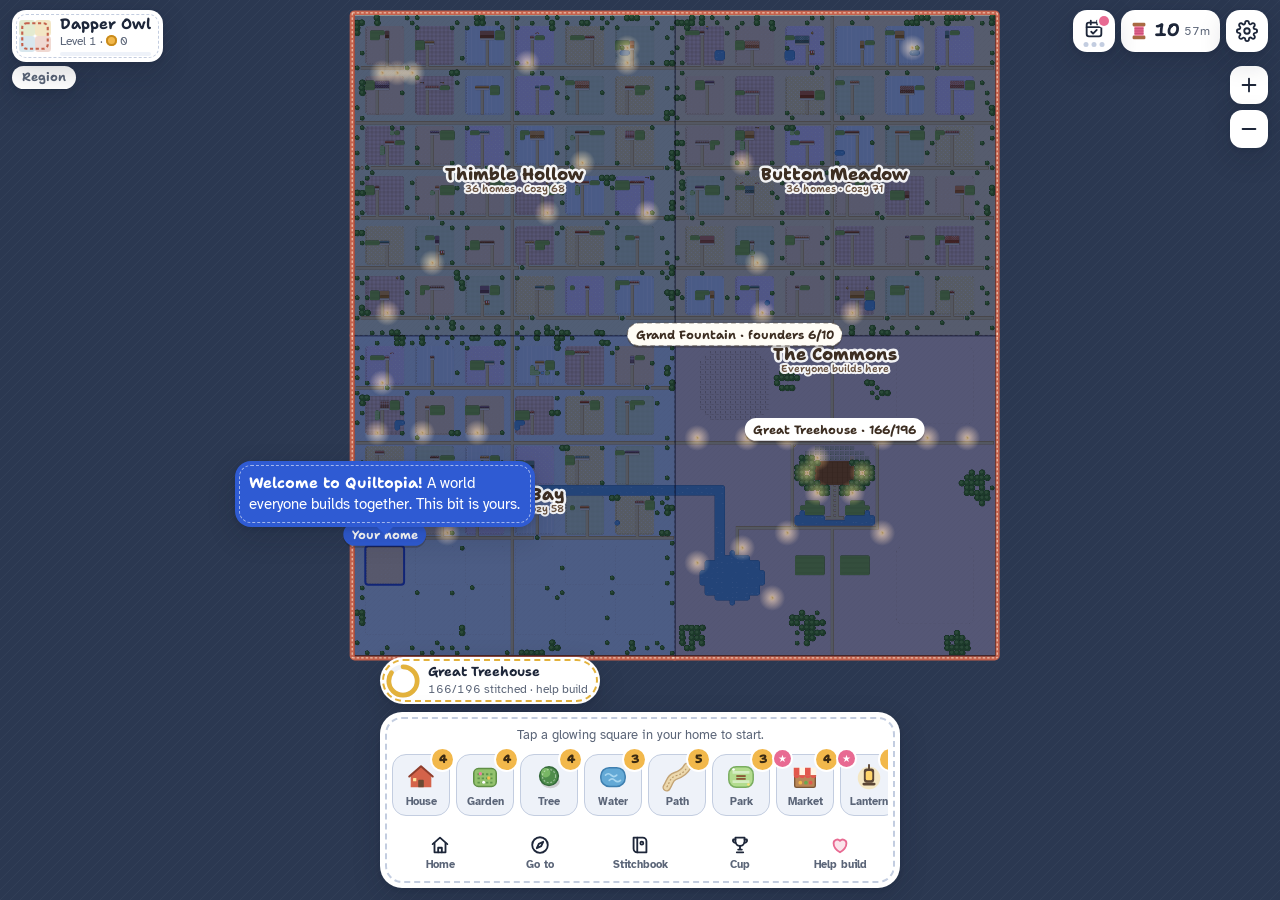
==== commit f6a3fb97: "Get ready to publish: daily allowance, privacy and terms, account deletion, Netlify - The allowance " ====
--- a/index.html
+++ b/index.html
@@ -8,6 +8,11 @@
   <meta property="og:title" content="Quiltopia">
   <meta property="og:description" content="Add a few patches a day to a world everyone builds together. Help finish the Great Treehouse.">
   <meta property="og:type" content="website">
+  <meta property="og:image" content="og-image.png">
+  <meta property="og:image:width" content="1200">
+  <meta property="og:image:height" content="630">
+  <meta property="og:image:alt" content="A patchwork neighborhood of homes, gardens and trees in Quiltopia">
+  <meta name="twitter:card" content="summary_large_image">
   <meta name="theme-color" content="#2b3851">
   <link rel="icon" href="data:image/svg+xml,%3Csvg xmlns='http://www.w3.org/2000/svg' viewBox='0 0 32 32'%3E%3Crect width='16' height='16' fill='%23e4ebd0'/%3E%3Crect x='16' width='16' height='16' fill='%23f3e6c4'/%3E%3Crect y='16' width='16' height='16' fill='%23d8e7ee'/%3E%3Crect x='16' y='16' width='16' height='16' fill='%23f0d9d2'/%3E%3Crect x='3' y='3' width='26' height='26' fill='none' stroke='%23c4614c' stroke-width='2' stroke-dasharray='3 2'/%3E%3C/svg%3E">
   <link rel="preconnect" href="https://fonts.googleapis.com">
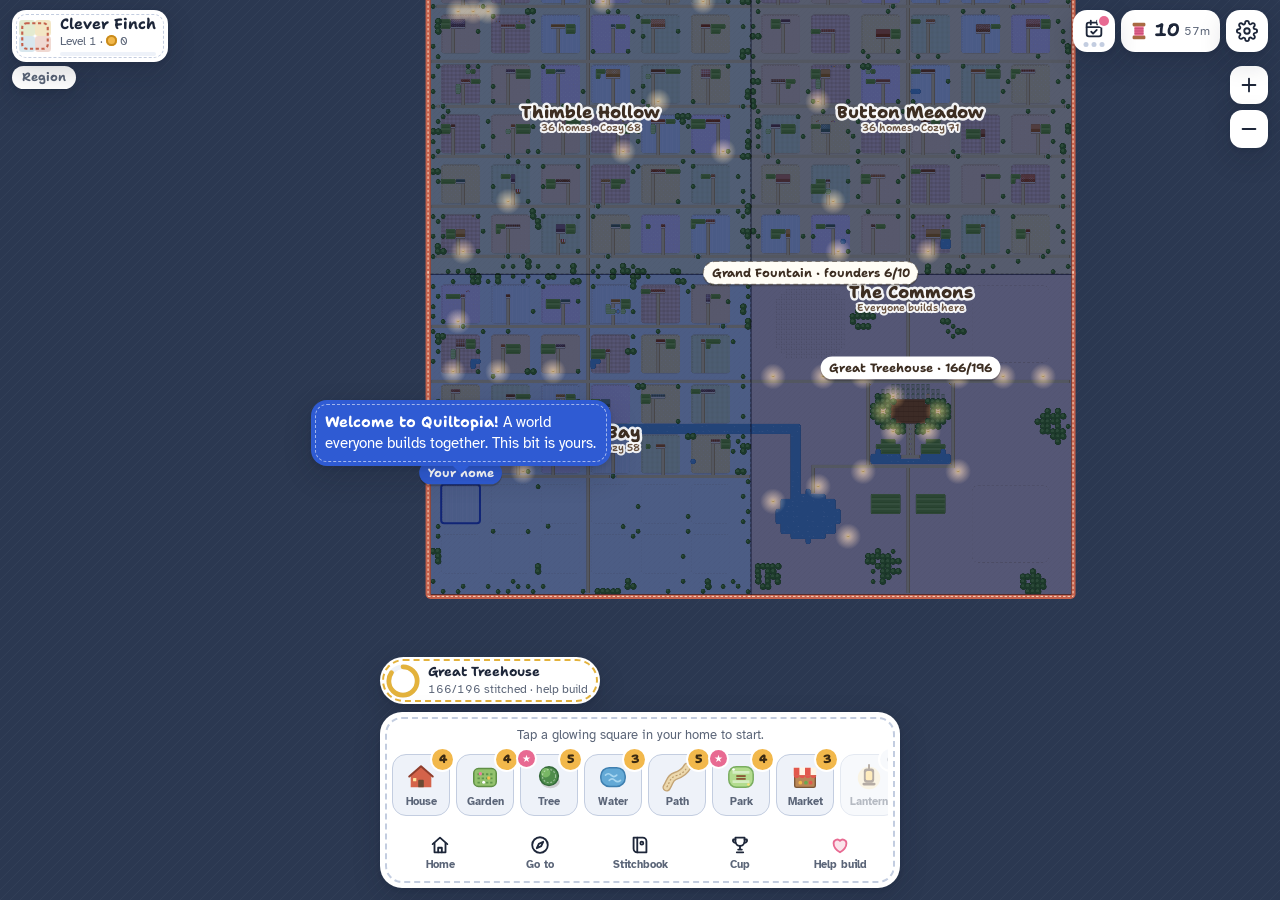
==== commit 1fb471cd: "Point invite links and the share picture at quiltopia.netlify.app Co-Authored-By: Claude Opus 5.5 <n" ====
--- a/index.html
+++ b/index.html
@@ -8,7 +8,8 @@
   <meta property="og:title" content="Quiltopia">
   <meta property="og:description" content="Add a few patches a day to a world everyone builds together. Help finish the Great Treehouse.">
   <meta property="og:type" content="website">
-  <meta property="og:image" content="og-image.png">
+  <meta property="og:image" content="https://quiltopia.netlify.app/og-image.png">
+  <meta property="og:url" content="https://quiltopia.netlify.app/">
   <meta property="og:image:width" content="1200">
   <meta property="og:image:height" content="630">
   <meta property="og:image:alt" content="A patchwork neighborhood of homes, gardens and trees in Quiltopia">
